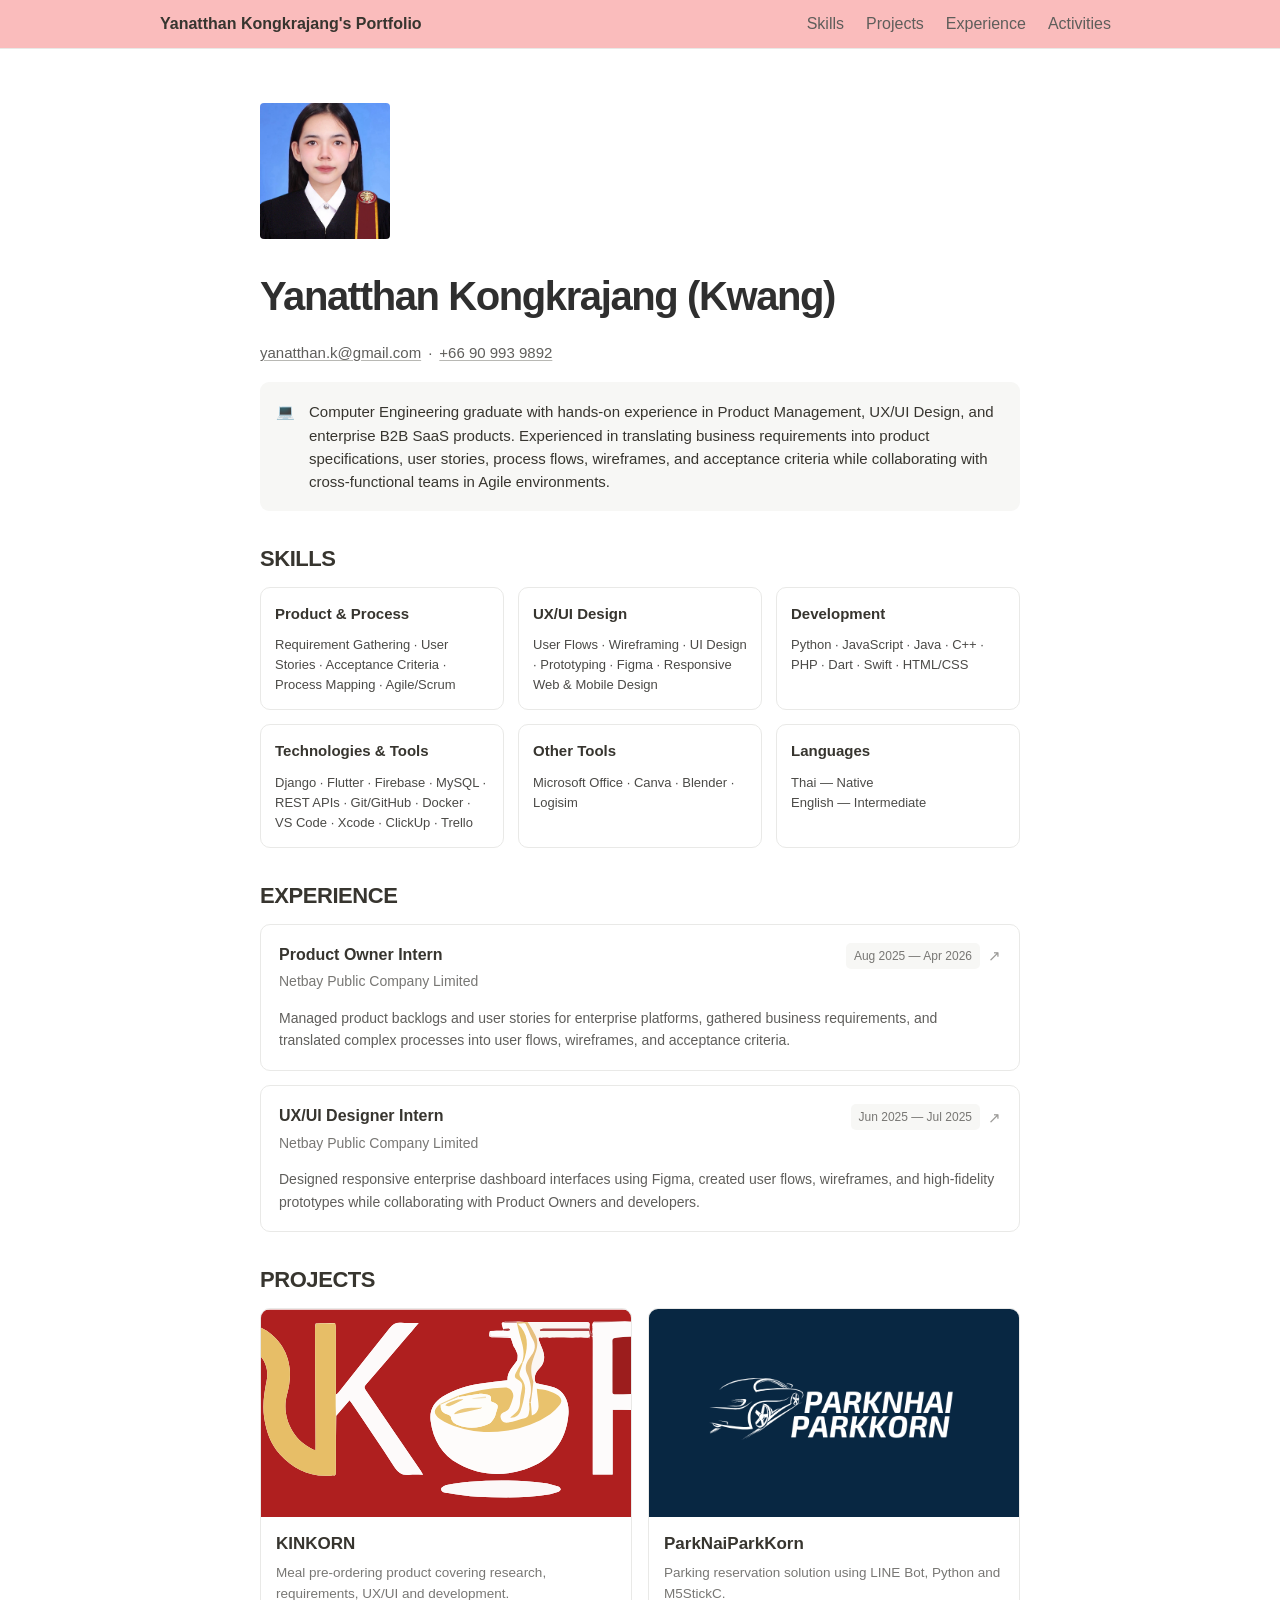
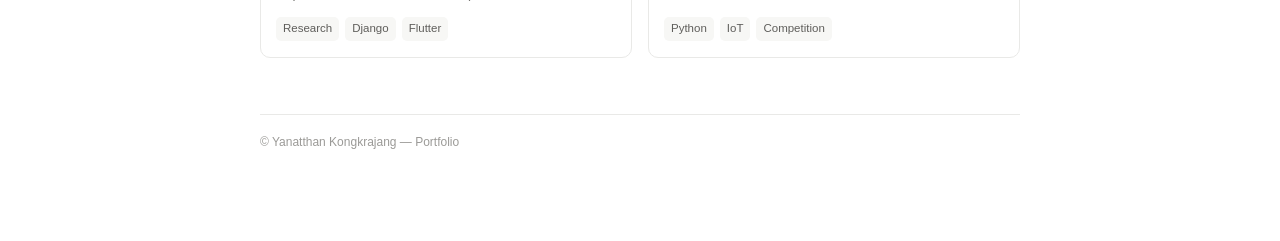
==== index.html @ 38f7a678 "add po intern and edit footer" ====
<!doctype html>
<html lang="en">
<head>
<meta charset="utf-8">
<meta name="viewport" content="width=device-width, initial-scale=1">
<title>Yanatthan Kongkrajang — Portfolio</title>
<link rel="stylesheet" href="assets/css/styles.css">
</head>
<body>

<header class="topbar">
  <div class="topbar-inner">
    <a class="brand" href="index.html">Yanatthan Kongkrajang's Portfolio</a>
    <nav class="nav">
      <a href="index.html#skills">Skills</a>
      <a href="index.html#projects">Projects</a>
      <a href="index.html#experience">Experience</a>
      <a href="index.html#activities">Activities</a>
    </nav>
  </div>
</header>

<main class="page">

  <img class="profile-photo" src="assets/me.jpg" alt="Yanatthan Kongkrajang">

  <h1>Yanatthan Kongkrajang (Kwang)</h1>

  <div class="contact">
    <a href="mailto:yanatthan.k@gmail.com">yanatthan.k@gmail.com</a>
    <span>·</span>
    <a href="tel:+66909939892">+66 90 993 9892</a>
  </div>

  <div class="callout">
    <div>💻</div>
    <p>
      Computer Engineering graduate with hands-on experience in Product Management,
      UX/UI Design, and enterprise B2B SaaS products. Experienced in translating business
      requirements into product specifications, user stories, process flows, wireframes,
      and acceptance criteria while collaborating with cross-functional teams in Agile environments.
    </p>
  </div>

  <section class="section" id="skills">
    <h2 class="section-title">SKILLS</h2>
    <div class="skills-grid">
      <article class="skill-card">
        <h3>Product &amp; Process</h3>
        <p>Requirement Gathering · User Stories · Acceptance Criteria · Process Mapping · Agile/Scrum</p>
      </article>
      <article class="skill-card">
        <h3>UX/UI Design</h3>
        <p>User Flows · Wireframing · UI Design · Prototyping · Figma · Responsive Web &amp; Mobile Design</p>
      </article>
      <article class="skill-card">
        <h3>Development</h3>
        <p>Python · JavaScript · Java · C++ · PHP · Dart · Swift · HTML/CSS</p>
      </article>
      <article class="skill-card">
        <h3>Technologies &amp; Tools</h3>
        <p>Django · Flutter · Firebase · MySQL · REST APIs · Git/GitHub · Docker · VS Code · Xcode · ClickUp · Trello</p>
      </article>
      <article class="skill-card">
        <h3>Other Tools</h3>
        <p>Microsoft Office · Canva · Blender · Logisim</p>
      </article>
      <article class="skill-card">
        <h3>Languages</h3>
        <p>Thai — Native<br>English — Intermediate</p>
      </article>
    </div>
  </section>

<section class="section" id="experience">
  <h2 class="section-title">EXPERIENCE</h2>
  <div class="experience-grid">
    <a class="experience-card" href="po.html">
      <div class="experience-header">
        <div>
          <h3 class="experience-role">Product Owner Intern</h3>
          <p class="experience-company">Netbay Public Company Limited</p>
        </div>

        <div class="experience-right">
          <span class="experience-date">
            Aug 2025 — Apr 2026
          </span>
          <span class="experience-arrow">
            ↗
          </span>
        </div>
      </div>


      <p class="experience-desc">
        Managed product backlogs and user stories for enterprise platforms,
        gathered business requirements, and translated complex processes into
        user flows, wireframes, and acceptance criteria.
      </p>


      <!-- <div class="experience-tags">
        <span>Product Owner</span>
        <span>Requirements</span>
        <span>Agile/Scrum</span>
        <span>UAT</span>
      </div> -->
    </a>


    <a class="experience-card" href="uxui.html">
      <div class="experience-header">
        <div>
          <h3 class="experience-role">
            UX/UI Designer Intern
          </h3>
          <p class="experience-company">
            Netbay Public Company Limited
          </p>
        </div>
        <div class="experience-right">

          <span class="experience-date">
            Jun 2025 — Jul 2025
          </span>

          <span class="experience-arrow">
            ↗
          </span>
        </div>
      </div>


      <p class="experience-desc">
        Designed responsive enterprise dashboard interfaces using Figma,
        created user flows, wireframes, and high-fidelity prototypes while
        collaborating with Product Owners and developers.
      </p>

<!-- 
      <div class="experience-tags">
        <span>UX/UI</span>
        <span>Figma</span>
        <span>Wireframing</span>
        <span>Prototyping</span>
      </div> -->
    </a>
  </div>
</section>

  <section class="section" id="projects">
    <h2 class="section-title">PROJECTS</h2>
    <div class="projects-grid">

      <a class="project-card" href="kinkorn.html">
        <div class="project-cover" style="background-image: url('assets/kinkorn.svg');"> </div>
        <div class="project-body">
          <h3 class="project-title">KINKORN</h3>
          <p class="project-desc">Meal pre-ordering product covering research, requirements, UX/UI and development.</p>
          <div class="tags"><span class="tag">Research</span><span class="tag">Django</span><span class="tag">Flutter</span></div>
        </div>
      </a>

      <a class="project-card" href="parknhai.html">
        <div class="project-cover" style="background-image: url('assets/Parknaiparkkorn.png');"> </div>
        <div class="project-body">
          <h3 class="project-title">ParkNaiParkKorn</h3>
          <p class="project-desc">Parking reservation solution using LINE Bot, Python and M5StickC.</p>
          <div class="tags"><span class="tag">Python</span><span class="tag">IoT</span><span class="tag">Competition</span></div>
        </div>
      </a>

    </div>
  </section>

  <footer>© Yanatthan Kongkrajang — Portfolio</footer>
</main>
</body>
</html>
---- assets/css/styles.css ----
:root{
  --text:#37352f;
  --muted:#787774;
  --line:#e9e9e7;
  --soft:#f7f7f5;
  --hover:#f1f1ef;
}
*{box-sizing:border-box}
html{scroll-behavior:smooth}
body{
  margin:0;
  background:#ffffff;
  color:var(--text);
  font-family:ui-sans-serif,-apple-system,BlinkMacSystemFont,"Segoe UI",Helvetica,Arial,sans-serif;
  line-height:1.55;
}
a{color:inherit;text-decoration:none}
.page{
  width:min(100% - 32px,760px);
  margin:0 auto;
  padding:54px 0 90px;
}
.topbar{
  position:sticky;
  top:0;
  z-index:20;
  background:rgba(250, 184, 184, 0.94);
  backdrop-filter:blur(12px);
  border-bottom:1px solid var(--line);
}
.topbar-inner{
  width:min(100% - 32px,960px);
  height:48px;
  margin:0 auto;
  display:flex;
  align-items:center;
  justify-content:space-between;
  gap:14px;
  font-size:16px;
}
.brand{font-weight:650}
.nav{display:flex;gap:4px;flex-wrap:wrap}
.nav a{
  padding:6px 9px;
  border-radius:6px;
  color:#5f5e5b;
}
.nav a:hover,.nav a.active{background:var(--hover);color:var(--text)}
.profile-photo{
  width:130px;height:136px;object-fit:cover;border-radius:4px;
  display:block;margin-bottom:34px;background:#f1f1ef;
}
h1{
  margin:0;font-size:40px;line-height:1.15;
  letter-spacing:-.035em;color:#2f2f2f
}
.subtitle{margin:8px 0 0;color:var(--muted);font-size:15px}
.contact{
  display:flex;flex-wrap:wrap;align-items:center;gap:7px;
  margin-top:22px;color:#5f5e5b;font-size:15px;
}
.contact a{text-decoration:underline;text-decoration-color:#b8b8b4;text-underline-offset:2px}
.callout{
  margin-top:18px;display:flex;gap:14px;align-items:flex-start;
  padding:18px 16px;background:var(--soft);border-radius:9px;font-size:15px;
}
.callout p{margin:0}
.section{margin-top:34px}
.section-title{
  margin:0 0 14px;font-size:22px;line-height:1.25;font-weight:700;letter-spacing:-.02em
}
.skills-grid{display:grid;grid-template-columns:repeat(3,minmax(0,1fr));gap:14px}
.skill-card,.project-card,.info-card{
  border:1px solid var(--line);border-radius:10px;background:#fff;
}
.skill-card{padding:14px;}
.skill-card h3{margin:0 0 10px;font-size:15px}
.skill-card p{margin:0;font-size:13px;line-height:1.55;color:#4b4a47}
.projects-grid{display:grid;grid-template-columns:repeat(2,minmax(0,1fr));gap:16px}
.project-card{overflow:hidden;transition:.18s ease}
.project-card:hover{transform:translateY(-2px);box-shadow:0 8px 26px rgba(15,15,15,.08)}
.project-image{
  width:100%;aspect-ratio:16/9;object-fit:cover;display:block;
  background:#f1f1ef;border-bottom:1px solid var(--line);
}
.placeholder{
  width:100%;aspect-ratio:16/9;display:flex;align-items:center;justify-content:center;
  background:linear-gradient(135deg,#f7f7f5,#ececea);
  color:#9b9a97;font-size:13px;border-bottom:1px solid var(--line);
}
.project-body{padding:14px 15px 16px}
.project-title{margin:0 0 6px;font-size:17px;font-weight:650}
.project-desc{margin:0;color:var(--muted);font-size:13.5px}
.tags{display:flex;flex-wrap:wrap;gap:6px;margin-top:12px}
.tag{background:var(--soft);color:#5f5e5b;border-radius:5px;padding:3px 7px;font-size:11.5px}
.breadcrumbs{
  display:flex;gap:7px;align-items:center;color:var(--muted);
  font-size:13px;margin-bottom:28px;
}
.breadcrumbs a:hover{text-decoration:underline}
.hero{
  width:100%;border-radius:10px;border:1px solid var(--line);
  margin:24px 0 6px;background:var(--soft);overflow:hidden;
}
.hero img{width:100%;display:block}
.hero.placeholder{aspect-ratio:16/8;border-bottom:1px solid var(--line)}
.meta-grid{display:grid;grid-template-columns:repeat(3,1fr);gap:10px;margin:22px 0}
.meta{
  background:var(--soft);padding:12px;border-radius:8px;font-size:13px
}
.meta b{display:block;font-size:11px;color:var(--muted);text-transform:uppercase;letter-spacing:.05em;margin-bottom:4px}
.content h2{font-size:22px;margin:34px 0 10px}
.content h3{font-size:17px;margin:24px 0 8px}
.content p{margin:8px 0 14px}
.content ul{padding-left:22px}
.content li{margin:6px 0}
.image-block{
  margin:18px 0;border:1px solid var(--line);border-radius:10px;overflow:hidden;background:#fafafa
}
.image-block img{width:100%;display:block}
.image-block .placeholder{border:0;border-radius:0}
.caption{font-size:12px;color:var(--muted);margin-top:6px}
.next-project{
  margin-top:52px;padding-top:18px;border-top:1px ;
  display:flex;justify-content:space-between;gap:20px;align-items:center;
}
.next-project a{
  border:1px solid var(--line);border-radius:8px;padding:9px 12px;
}
.next-project a:hover{background:var(--hover)}
footer{margin-top:56px;padding-top:18px;border-top:1px solid var(--line);color:#9b9a97;font-size:12px}

@media(max-width:720px){
  .page{padding-top:38px}
  .skills-grid{grid-template-columns:1fr 1fr}
  .projects-grid{grid-template-columns:1fr}
  .meta-grid{grid-template-columns:1fr}
  .topbar-inner{height:auto;padding:8px 0;align-items:flex-start}
}
@media(max-width:500px){
  .profile-photo{width:105px;height:105px}
  h1{font-size:32px}
  .skills-grid{grid-template-columns:1fr}
  .nav{justify-content:flex-end}
}

.project-cover {
  width: 100%;
  aspect-ratio: 16/9;
  background-size: cover;
  background-position: center;
  background-repeat: no-repeat;
}



/* ========================================
   CLEAN PDF VIEWER
   ======================================== */

.clean-pdf {
  width: 100%;

  margin: 24px 0;

  border: 1px solid var(--line);
  border-radius: 10px;

  overflow: hidden;

  background: #ffffff;
}


/* ========================================
   HEADER
   ======================================== */

.clean-pdf-header {

  min-height: 48px;

  display: flex;
  align-items: center;
  justify-content: space-between;

  gap: 12px;

  padding: 8px 14px;

  background: #ffffff;

  border-bottom: 1px solid var(--line);
}


.pdf-title {

  font-size: 13px;

  font-weight: 600;

  color: var(--text);
}


/* ========================================
   BUTTON AREA
   ======================================== */

.clean-pdf-actions {

  display: flex;

  align-items: center;

  gap: 6px;
}


.clean-pdf-actions button,
.clean-pdf-actions a {

  display: inline-flex;

  align-items: center;

  justify-content: center;

  border: 1px solid var(--line);

  border-radius: 6px;

  padding: 6px 10px;

  background: #ffffff;

  color: var(--text);

  font-family: inherit;

  font-size: 12px;

  line-height: 1.2;

  cursor: pointer;
}


.clean-pdf-actions button:hover,
.clean-pdf-actions a:hover {

  background: var(--soft);
}


#zoomValue {

  min-width: 48px;

  text-align: center;

  font-size: 12px;

  color: var(--muted);
}


/* ========================================
   PDF AREA

   ความสูงจะถูกกำหนดโดย JavaScript
   ให้พอดีกับ slide แรก
   ======================================== */

.pdf-pages {

  width: 100%;

  height: auto;

  overflow-y: auto;

  overflow-x: auto;

  padding: 12px;

  background: #ececea;

  scroll-behavior: smooth;
}


/* ========================================
   EACH PDF PAGE
   ======================================== */

.pdf-page {

  display: block;

  max-width: none;

  margin:
    0 auto 8px auto;

  background: #ffffff;

  box-shadow:
    0 2px 8px rgba(0, 0, 0, .08);
}


/* ========================================
   LOADING
   ======================================== */

.pdf-loading {

  padding: 60px 20px;

  text-align: center;

  color: var(--muted);

  font-size: 14px;
}


/* ========================================
   FULLSCREEN
   ======================================== */

.clean-pdf:fullscreen {

  width: 100%;

  height: 100%;

  margin: 0;

  border: 0;

  border-radius: 0;

  background: #ececea;
}


.clean-pdf:fullscreen .clean-pdf-header {

  height: 56px;
}


.clean-pdf:fullscreen .pdf-pages {

  height:
    calc(100vh - 56px) !important;

  padding: 16px;
}


/* ========================================
   MOBILE
   ======================================== */

@media(max-width:720px) {

  .clean-pdf-header {

    align-items: flex-start;

    flex-direction: column;

    padding: 10px;
  }


  .clean-pdf-actions {

    width: 100%;

    flex-wrap: wrap;
  }


  .pdf-pages {

    padding: 8px;
  }


  .pdf-page {

    margin-bottom: 6px;
  }

}
/* ========================================
   EXPERIENCE
   ======================================== */

.experience-grid {
  display: grid;
  grid-template-columns: 1fr;
  gap: 14px;
}


/* ========================================
   CARD
   ======================================== */

.experience-card {

  display: block;

  padding: 18px;

  border: 1px solid var(--line);

  border-radius: 10px;

  background: #ffffff;

  color: inherit;

  text-decoration: none;

  cursor: pointer;

  transition:
    transform .18s ease,
    box-shadow .18s ease,
    border-color .18s ease,
    background .18s ease;
}


/* ========================================
   HOVER
   ======================================== */

.experience-card:hover {

  transform: translateY(-3px);

  box-shadow:
    0 8px 26px rgba(15, 15, 15, .08);

  border-color: #d9d9d6;

  background: #ffffff;
}


/* ========================================
   HEADER
   ======================================== */

.experience-header {

  display: flex;

  align-items: flex-start;

  justify-content: space-between;

  gap: 20px;
}


.experience-role {

  margin: 0;

  font-size: 16px;

  font-weight: 650;

  color: var(--text);
}


.experience-company {

  margin: 4px 0 0;

  font-size: 14px;

  color: var(--muted);
}


/* ========================================
   RIGHT SIDE
   ======================================== */

.experience-right {

  display: flex;

  align-items: center;

  gap: 8px;

  flex-shrink: 0;
}


.experience-date {

  padding: 4px 8px;

  border-radius: 5px;

  background: var(--soft);

  color: var(--muted);

  font-size: 12px;
}


.experience-arrow {

  color: #9b9a97;

  font-size: 15px;

  transition:
    transform .18s ease,
    color .18s ease;
}


/* เวลา hover ลูกศรขยับ */

.experience-card:hover .experience-arrow {

  transform:
    translate(2px,
      -2px);

  color: var(--text);
}


/* ========================================
   DESCRIPTION
   ======================================== */

.experience-desc {

  margin: 14px 0 0;

  color: #5f5e5b;

  font-size: 14px;

  line-height: 1.6;
}


/* ========================================
   TAGS
   ======================================== */

.experience-tags {

  display: flex;

  flex-wrap: wrap;

  gap: 6px;

  margin-top: 14px;
}


.experience-tags span {

  padding: 3px 7px;

  border-radius: 5px;

  background: var(--soft);

  color: #5f5e5b;

  font-size: 11.5px;
}


/* ========================================
   MOBILE
   ======================================== */

@media(max-width:600px) {

  .experience-header {

    flex-direction: column;

    gap: 8px;
  }


  .experience-right {

    width: 100%;

    justify-content:
      space-between;
  }

}

/* ========================================
   EXPERIENCE PROCESS
   ======================================== */

.process-flow {

  display: flex;

  align-items: stretch;

  gap: 8px;

  margin: 20px 0;

}


.process-item {

  flex: 1;

  min-width: 0;

  padding: 14px 10px;

  border: 1px solid var(--line);

  border-radius: 8px;

  background: var(--soft);

  text-align: center;
}


.process-item span {

  display: block;

  margin-bottom: 5px;

  color: var(--muted);

  font-size: 11px;
}


.process-item strong {

  font-size: 12px;

  line-height: 1.4;
}


.process-arrow {

  display: flex;

  align-items: center;

  color: #aaa;

  font-size: 15px;
}


@media(max-width:700px) {

  .process-flow {

    flex-direction: column;

  }


  .process-arrow {

    justify-content: center;

    transform: rotate(90deg);

  }

}
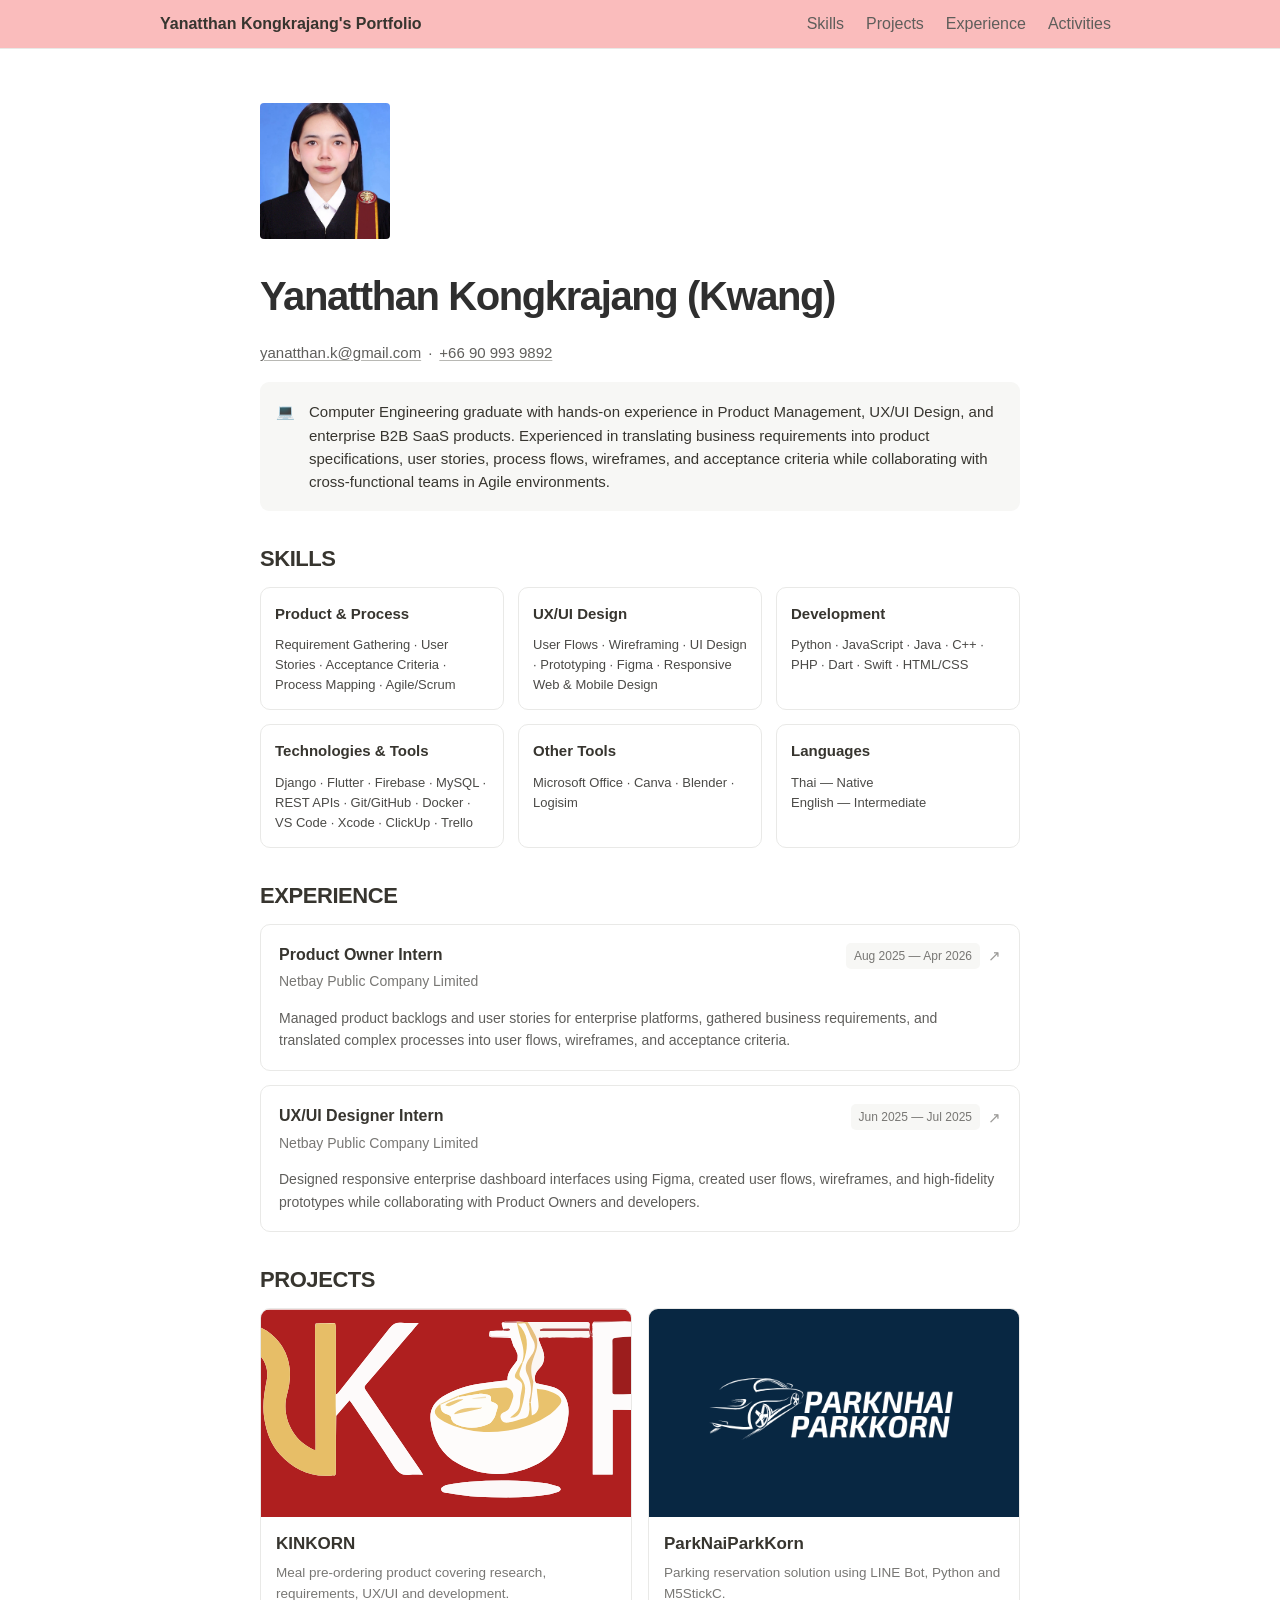
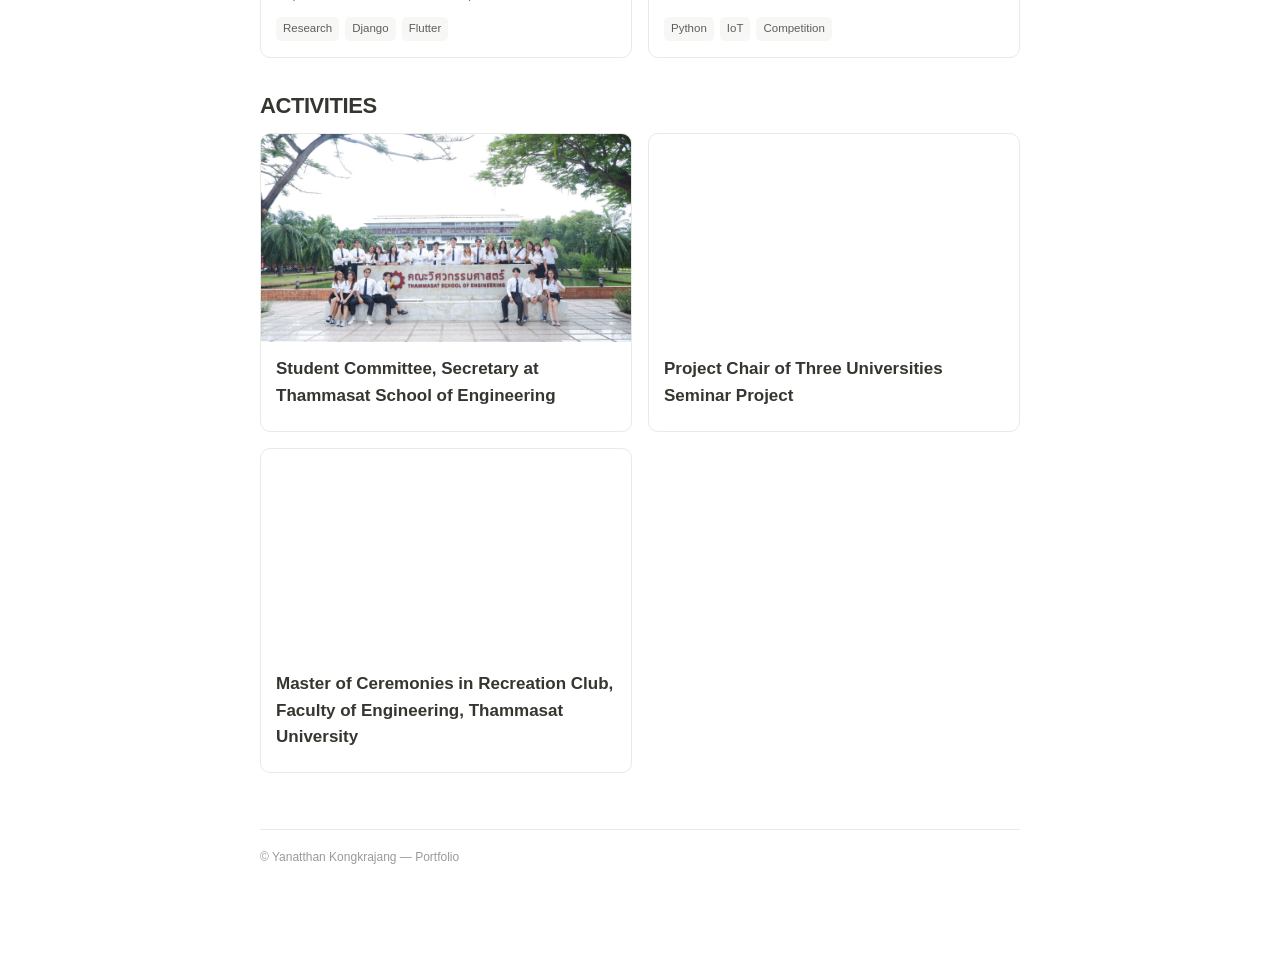
==== commit 084b42d9: "add activities" ====
--- a/index.html
+++ b/index.html
@@ -174,6 +174,37 @@
     </div>
   </section>
 
+  <section class="section" id="activities">
+  <h2 class="section-title">ACTIVITIES</h2>
+  <div class="projects-grid">
+  
+    <a class="project-card" href="studentcommittee.html">
+      <div class="project-cover" style="background-image: url('assets/kn\ all2.JPEG');"> </div>
+      <div class="project-body">
+        <h3 class="project-title">Student Committee, Secretary at Thammasat School of Engineering</h3>
+        
+      </div>
+    </a>
+  
+    <a class="project-card" href="seminar.html">
+      <div class="project-cover" style="background-image: url('assets/IMG_2120.JPG');"> </div>
+      <div class="project-body">
+        <h3 class="project-title">Project Chair of Three Universities Seminar Project</h3>
+        
+      </div>
+    </a>
+
+    <a class="project-card" href="mc.html">
+      <div class="project-cover" style="background-image: url('assets/mic.JPEG');"> </div>
+      <div class="project-body">
+        <h3 class="project-title">Master of Ceremonies in Recreation Club, Faculty of Engineering, Thammasat University</h3>
+    
+      </div>
+    </a>
+  
+  </div>
+  </section>
+
   <footer>© Yanatthan Kongkrajang — Portfolio</footer>
 </main>
 </body>
--- a/assets/css/styles.css
+++ b/assets/css/styles.css
@@ -703,4 +703,215 @@
 
   }
 
+}
+
+/* ========================================
+   PHOTO GALLERY
+   ======================================== */
+
+.photo-grid {
+  display: grid;
+  grid-template-columns: repeat(2, minmax(0, 1fr));
+  gap: 16px;
+  margin-top: 16px;
+}
+
+.photo-card {
+  margin: 0;
+  overflow: hidden;
+
+  border: 1px solid var(--line);
+  border-radius: 10px;
+
+  background: #fff;
+
+  transition:
+    transform .18s ease,
+    box-shadow .18s ease;
+}
+
+.photo-card:hover {
+  transform: translateY(-2px);
+  box-shadow: 0 8px 26px rgba(15, 15, 15, .08);
+}
+
+.photo-card img {
+  display: block;
+
+  width: 100%;
+  aspect-ratio: 4 / 3;
+
+  object-fit: cover;
+  object-position: center;
+
+  background: var(--soft);
+}
+
+.photo-card figcaption {
+  padding: 10px 12px;
+
+  color: #5f5e5b;
+
+  font-size: 13px;
+  line-height: 1.45;
+
+  border-top: 1px solid var(--line);
+}
+
+
+/* MOBILE */
+
+@media (max-width: 600px) {
+
+  .photo-grid {
+    grid-template-columns: 1fr;
+  }
+
+}
+/* ========================================
+   ACTIVITY PHOTO CAROUSEL
+   ======================================== */
+
+.activity-carousel {
+  position: relative;
+  width: 100%;
+  overflow: hidden;
+}
+
+.activity-slides {
+  display: flex;
+  width: 100%;
+
+  transition: transform .35s ease;
+}
+
+.activity-slides img {
+  flex: 0 0 100%;
+
+  width: 100%;
+  aspect-ratio: 4 / 3;
+
+  object-fit: cover;
+
+  border: 0;
+}
+
+
+/* BUTTON */
+
+.carousel-btn {
+  position: absolute;
+  top: 50%;
+
+  width: 36px;
+  height: 36px;
+
+  display: flex;
+  align-items: center;
+  justify-content: center;
+
+  border: 0;
+  border-radius: 50%;
+
+  background: rgba(255, 255, 255, .9);
+  color: #37352f;
+
+  font-size: 25px;
+  line-height: 1;
+
+  cursor: pointer;
+
+  transform: translateY(-50%);
+
+  box-shadow: 0 2px 10px rgba(0, 0, 0, .15);
+
+  opacity: 0;
+
+  transition:
+    opacity .18s ease,
+    background .18s ease;
+}
+
+.carousel-prev {
+  left: 10px;
+}
+
+.carousel-next {
+  right: 10px;
+}
+
+.activity-carousel:hover .carousel-btn {
+  opacity: 1;
+}
+
+.carousel-btn:hover {
+  background: #fff;
+}
+
+
+/* DOTS */
+
+.carousel-dots {
+  position: absolute;
+  left: 50%;
+  bottom: 10px;
+
+  display: flex;
+  gap: 6px;
+
+  transform: translateX(-50%);
+}
+
+.carousel-dot {
+  width: 7px;
+  height: 7px;
+
+  padding: 0;
+
+  border: 0;
+  border-radius: 50%;
+
+  background: rgba(255, 255, 255, .6);
+
+  cursor: pointer;
+}
+
+.carousel-dot.active {
+  background: #fff;
+}
+
+
+/* CAPTION */
+
+.photo-card figcaption strong {
+  display: block;
+
+  margin-bottom: 4px;
+
+  color: var(--text);
+
+  font-size: 14px;
+}
+
+.photo-card figcaption p {
+  margin: 0;
+
+  color: var(--muted);
+
+  font-size: 13px;
+
+  line-height: 1.5;
+}
+
+.activity-hero {
+  margin: 24px 0 30px;
+  overflow: hidden;
+  border: 1px solid var(--line);
+  border-radius: 10px;
+}
+
+.activity-hero img {
+  display: block;
+  width: 100%;
+  object-position: center;
 }
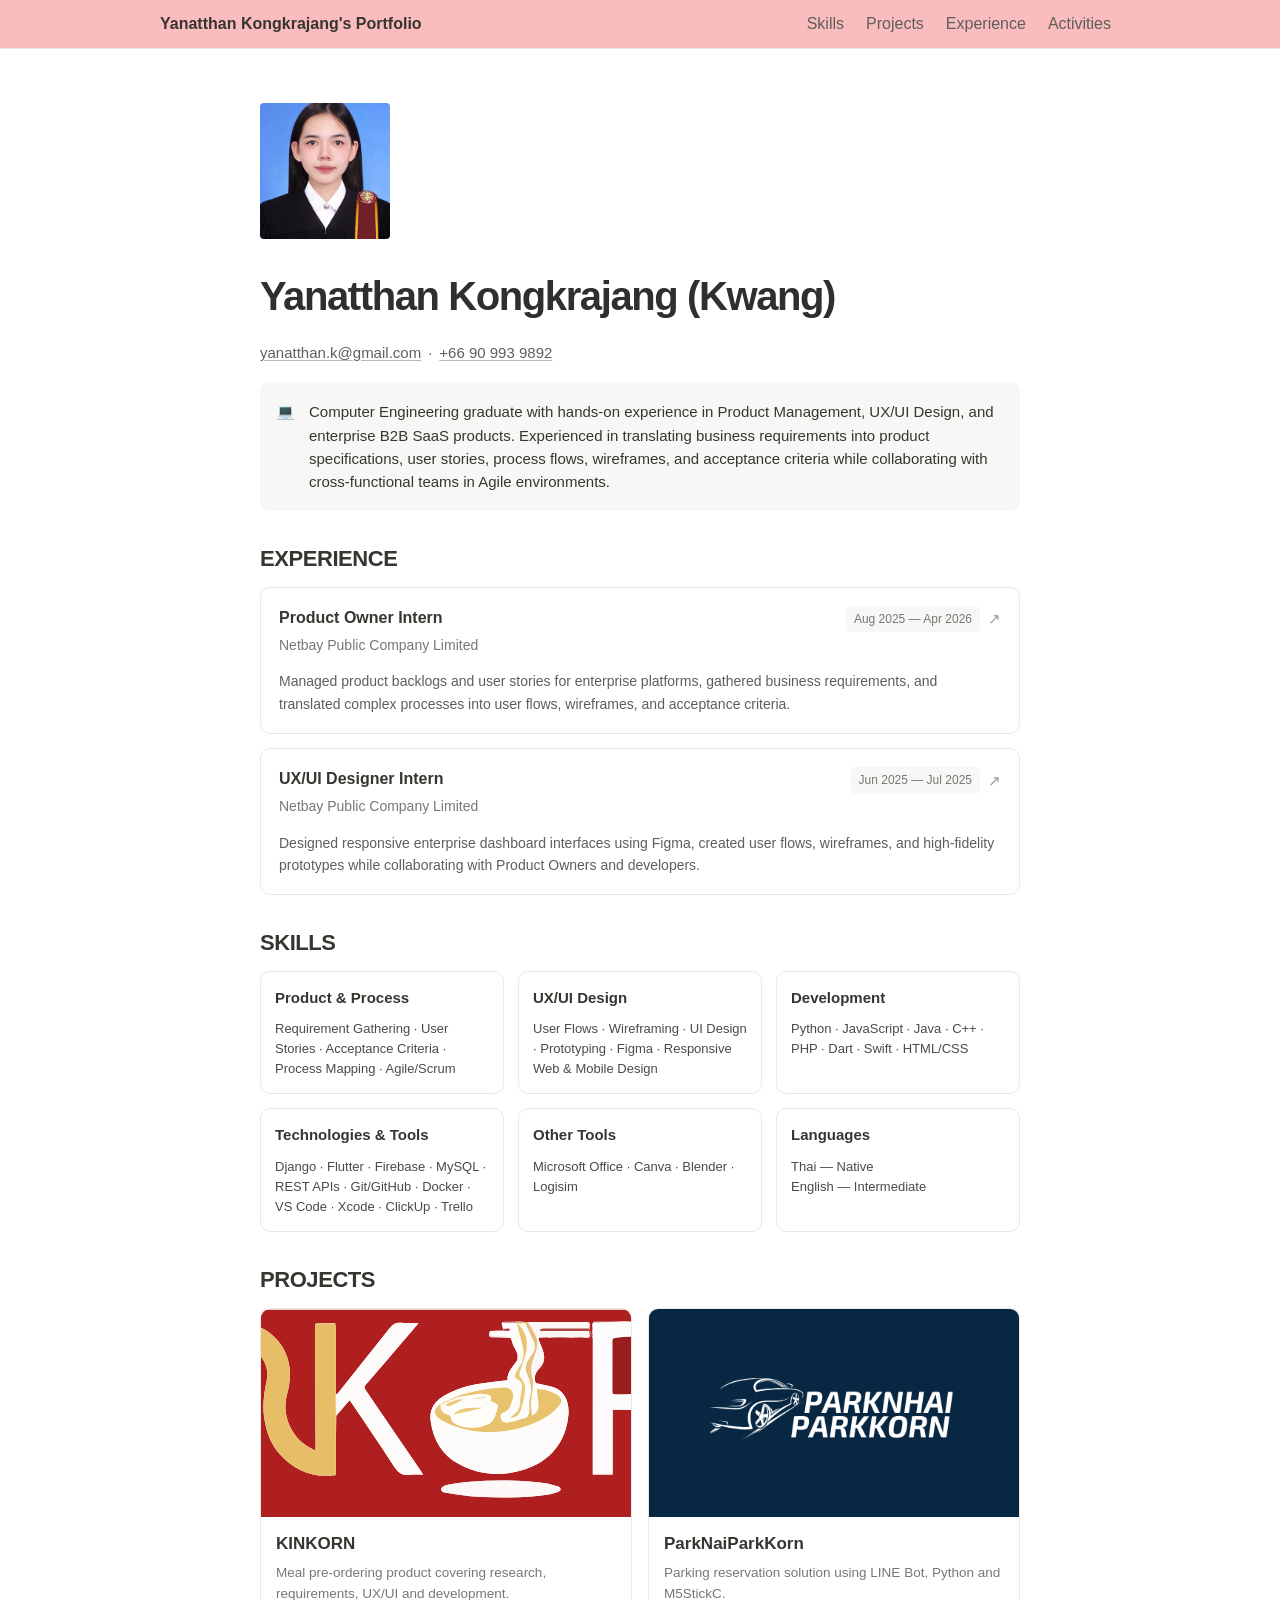
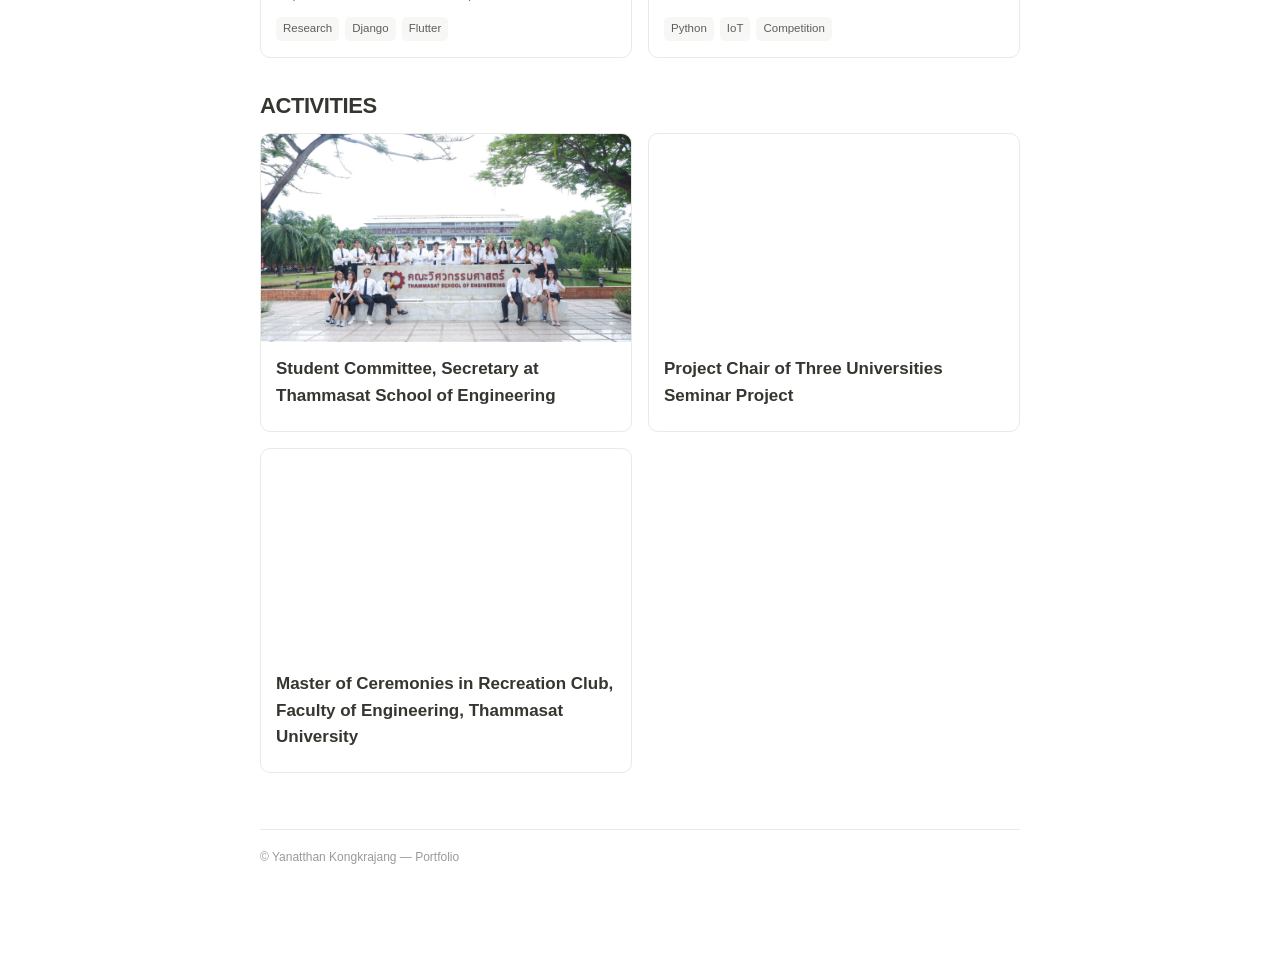
==== commit 8f29126d: "Update index.html" ====
--- a/index.html
+++ b/index.html
@@ -42,6 +42,83 @@
     </p>
   </div>
 
+  <section class="section" id="experience">
+    <h2 class="section-title">EXPERIENCE</h2>
+    <div class="experience-grid">
+      <a class="experience-card" href="po.html">
+        <div class="experience-header">
+          <div>
+            <h3 class="experience-role">Product Owner Intern</h3>
+            <p class="experience-company">Netbay Public Company Limited</p>
+          </div>
+  
+          <div class="experience-right">
+            <span class="experience-date">
+              Aug 2025 — Apr 2026
+            </span>
+            <span class="experience-arrow">
+              ↗
+            </span>
+          </div>
+        </div>
+  
+  
+        <p class="experience-desc">
+          Managed product backlogs and user stories for enterprise platforms,
+          gathered business requirements, and translated complex processes into
+          user flows, wireframes, and acceptance criteria.
+        </p>
+  
+  
+        <!-- <div class="experience-tags">
+          <span>Product Owner</span>
+          <span>Requirements</span>
+          <span>Agile/Scrum</span>
+          <span>UAT</span>
+        </div> -->
+      </a>
+  
+  
+      <a class="experience-card" href="uxui.html">
+        <div class="experience-header">
+          <div>
+            <h3 class="experience-role">
+              UX/UI Designer Intern
+            </h3>
+            <p class="experience-company">
+              Netbay Public Company Limited
+            </p>
+          </div>
+          <div class="experience-right">
+  
+            <span class="experience-date">
+              Jun 2025 — Jul 2025
+            </span>
+  
+            <span class="experience-arrow">
+              ↗
+            </span>
+          </div>
+        </div>
+  
+  
+        <p class="experience-desc">
+          Designed responsive enterprise dashboard interfaces using Figma,
+          created user flows, wireframes, and high-fidelity prototypes while
+          collaborating with Product Owners and developers.
+        </p>
+  
+        <!-- 
+        <div class="experience-tags">
+          <span>UX/UI</span>
+          <span>Figma</span>
+          <span>Wireframing</span>
+          <span>Prototyping</span>
+        </div> -->
+      </a>
+    </div>
+  </section>
+
   <section class="section" id="skills">
     <h2 class="section-title">SKILLS</h2>
     <div class="skills-grid">
@@ -72,82 +149,7 @@
     </div>
   </section>
 
-<section class="section" id="experience">
-  <h2 class="section-title">EXPERIENCE</h2>
-  <div class="experience-grid">
-    <a class="experience-card" href="po.html">
-      <div class="experience-header">
-        <div>
-          <h3 class="experience-role">Product Owner Intern</h3>
-          <p class="experience-company">Netbay Public Company Limited</p>
-        </div>
-
-        <div class="experience-right">
-          <span class="experience-date">
-            Aug 2025 — Apr 2026
-          </span>
-          <span class="experience-arrow">
-            ↗
-          </span>
-        </div>
-      </div>
-
-
-      <p class="experience-desc">
-        Managed product backlogs and user stories for enterprise platforms,
-        gathered business requirements, and translated complex processes into
-        user flows, wireframes, and acceptance criteria.
-      </p>
-
-
-      <!-- <div class="experience-tags">
-        <span>Product Owner</span>
-        <span>Requirements</span>
-        <span>Agile/Scrum</span>
-        <span>UAT</span>
-      </div> -->
-    </a>
-
-
-    <a class="experience-card" href="uxui.html">
-      <div class="experience-header">
-        <div>
-          <h3 class="experience-role">
-            UX/UI Designer Intern
-          </h3>
-          <p class="experience-company">
-            Netbay Public Company Limited
-          </p>
-        </div>
-        <div class="experience-right">
-
-          <span class="experience-date">
-            Jun 2025 — Jul 2025
-          </span>
-
-          <span class="experience-arrow">
-            ↗
-          </span>
-        </div>
-      </div>
-
-
-      <p class="experience-desc">
-        Designed responsive enterprise dashboard interfaces using Figma,
-        created user flows, wireframes, and high-fidelity prototypes while
-        collaborating with Product Owners and developers.
-      </p>
-
-<!-- 
-      <div class="experience-tags">
-        <span>UX/UI</span>
-        <span>Figma</span>
-        <span>Wireframing</span>
-        <span>Prototyping</span>
-      </div> -->
-    </a>
-  </div>
-</section>
+
 
   <section class="section" id="projects">
     <h2 class="section-title">PROJECTS</h2>
@@ -187,7 +189,7 @@
     </a>
   
     <a class="project-card" href="seminar.html">
-      <div class="project-cover" style="background-image: url('assets/IMG_2120.JPG');"> </div>
+      <div class="project-cover" style="background-image: url('assets/seminar3sao1.JPG');"> </div>
       <div class="project-body">
         <h3 class="project-title">Project Chair of Three Universities Seminar Project</h3>
         
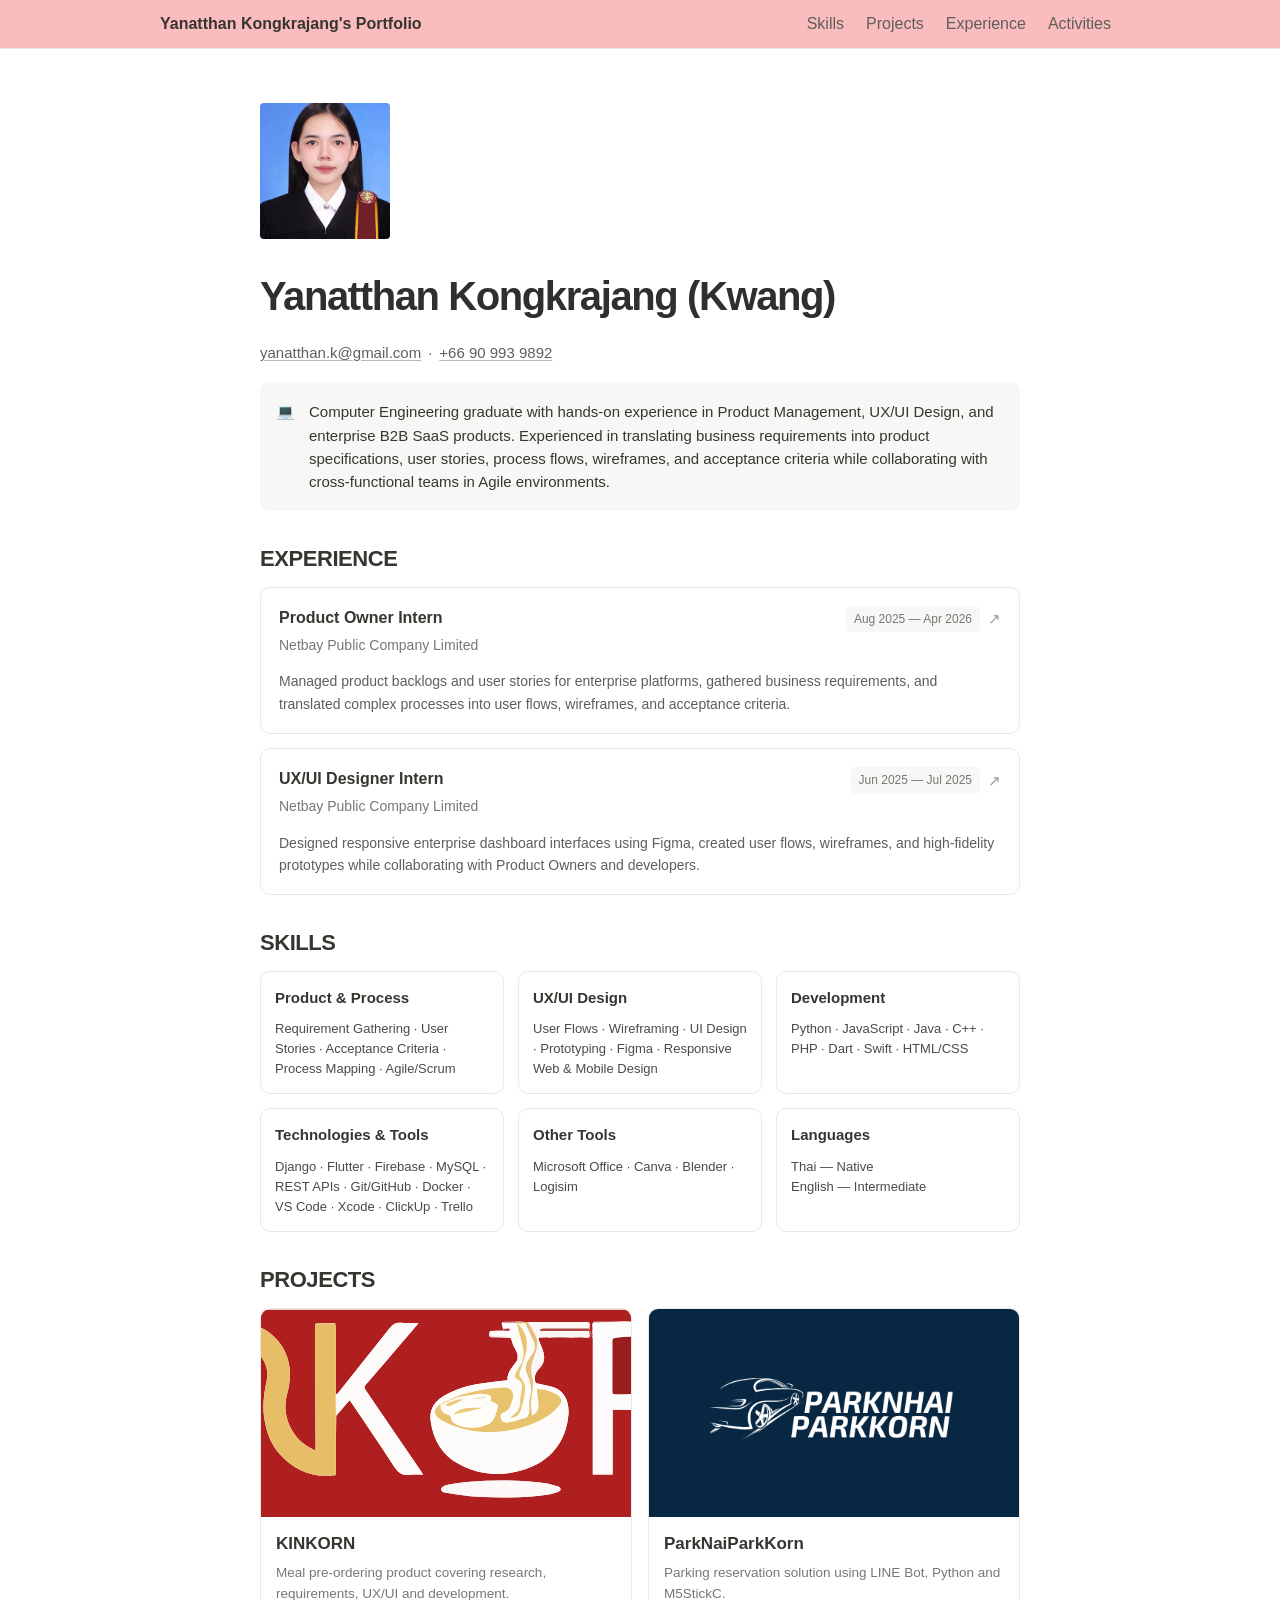
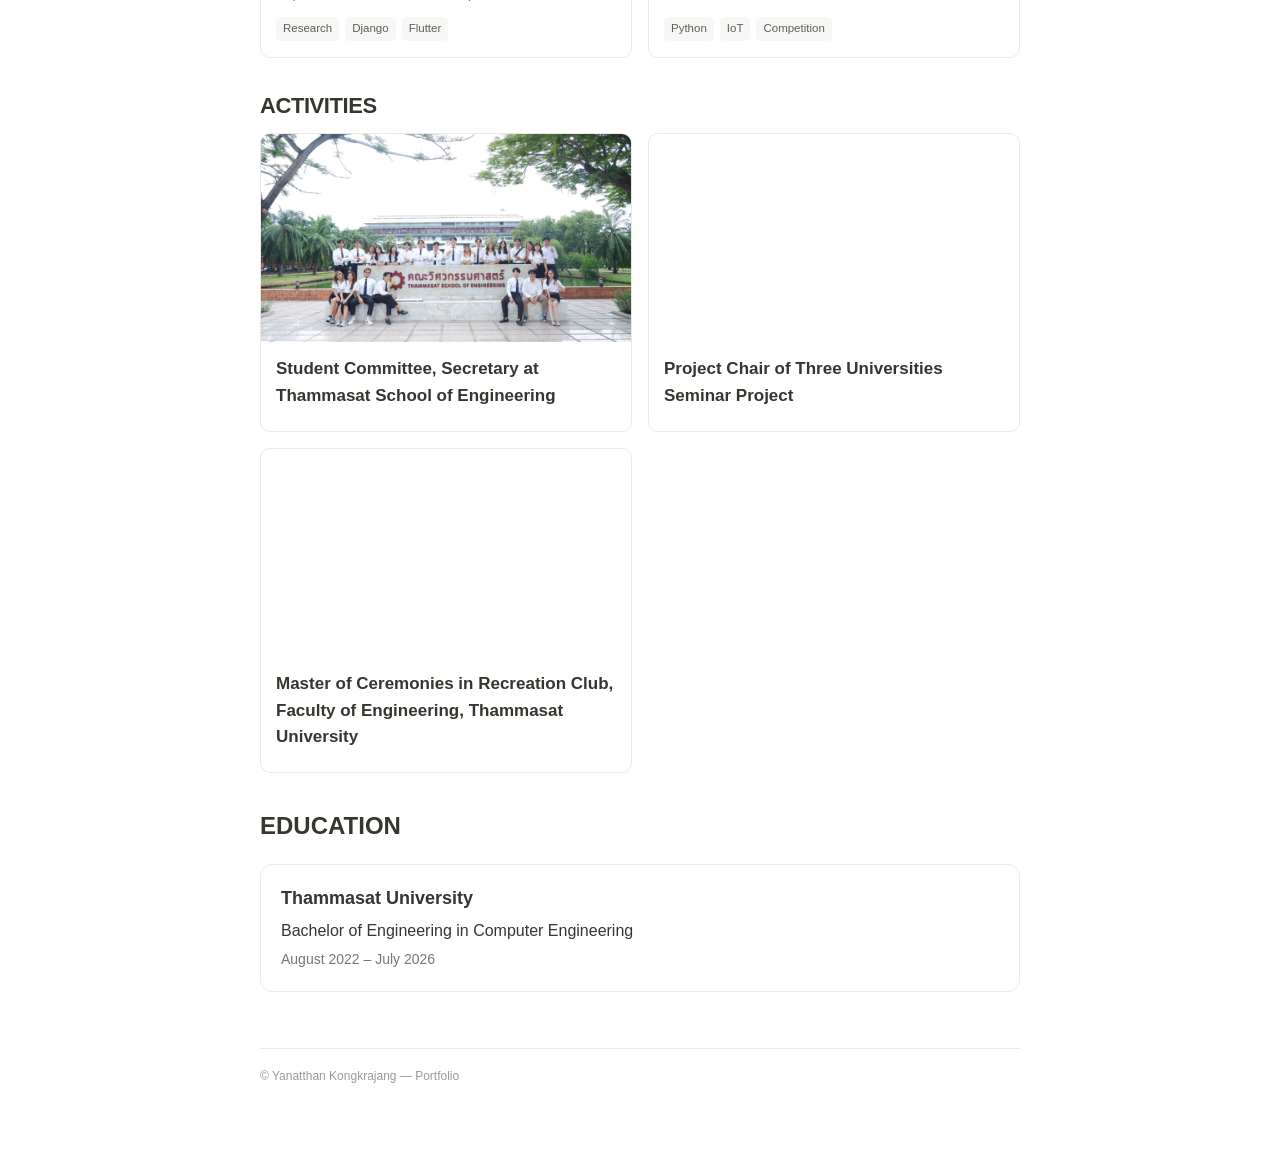
==== commit 57ac75a6: "add education" ====
--- a/index.html
+++ b/index.html
@@ -207,6 +207,24 @@
   </div>
   </section>
 
+  <section id="education" class="section">
+    <div class="section-header">
+      <h2>EDUCATION</h2>
+    </div>
+  
+    <div class="education-card">
+      <div class="education-content">
+        <h3>Thammasat University</h3>
+        <p class="education-degree">
+          Bachelor of Engineering in Computer Engineering
+        </p>
+        <p class="education-date">
+          August 2022 – July 2026
+        </p>
+      </div>
+    </div>
+  </section>
+
   <footer>© Yanatthan Kongkrajang — Portfolio</footer>
 </main>
 </body>
--- a/assets/css/styles.css
+++ b/assets/css/styles.css
@@ -914,4 +914,29 @@
   display: block;
   width: 100%;
   object-position: center;
+}
+
+.education-card {
+  border: 1px solid var(--line);
+  border-radius: 12px;
+  padding: 20px;
+  background: #fff;
+  margin-top: 20px;
+}
+
+.education-content h3 {
+  margin: 0 0 6px;
+  font-size: 18px;
+  font-weight: 600;
+}
+
+.education-degree {
+  margin: 0 0 5px;
+  color: var(--text);
+}
+
+.education-date {
+  margin: 0;
+  font-size: 14px;
+  color: var(--muted);
 }
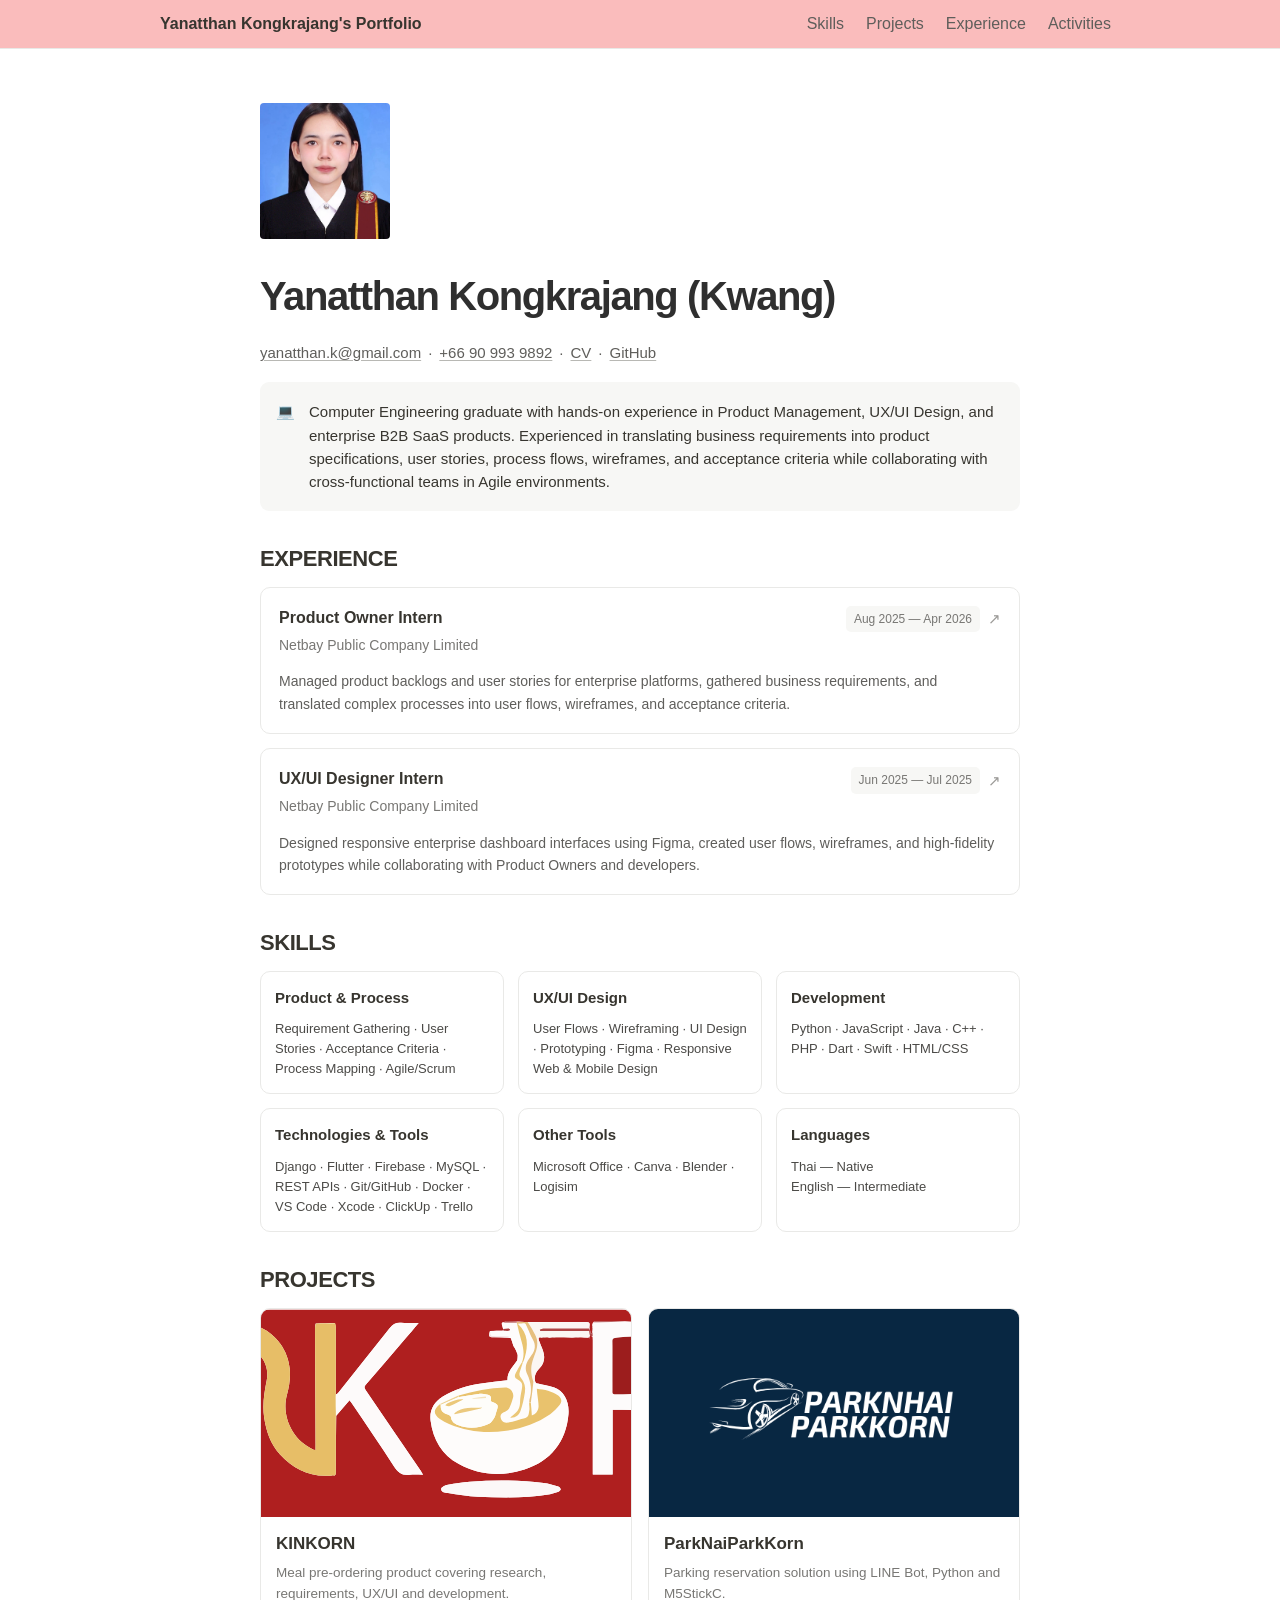
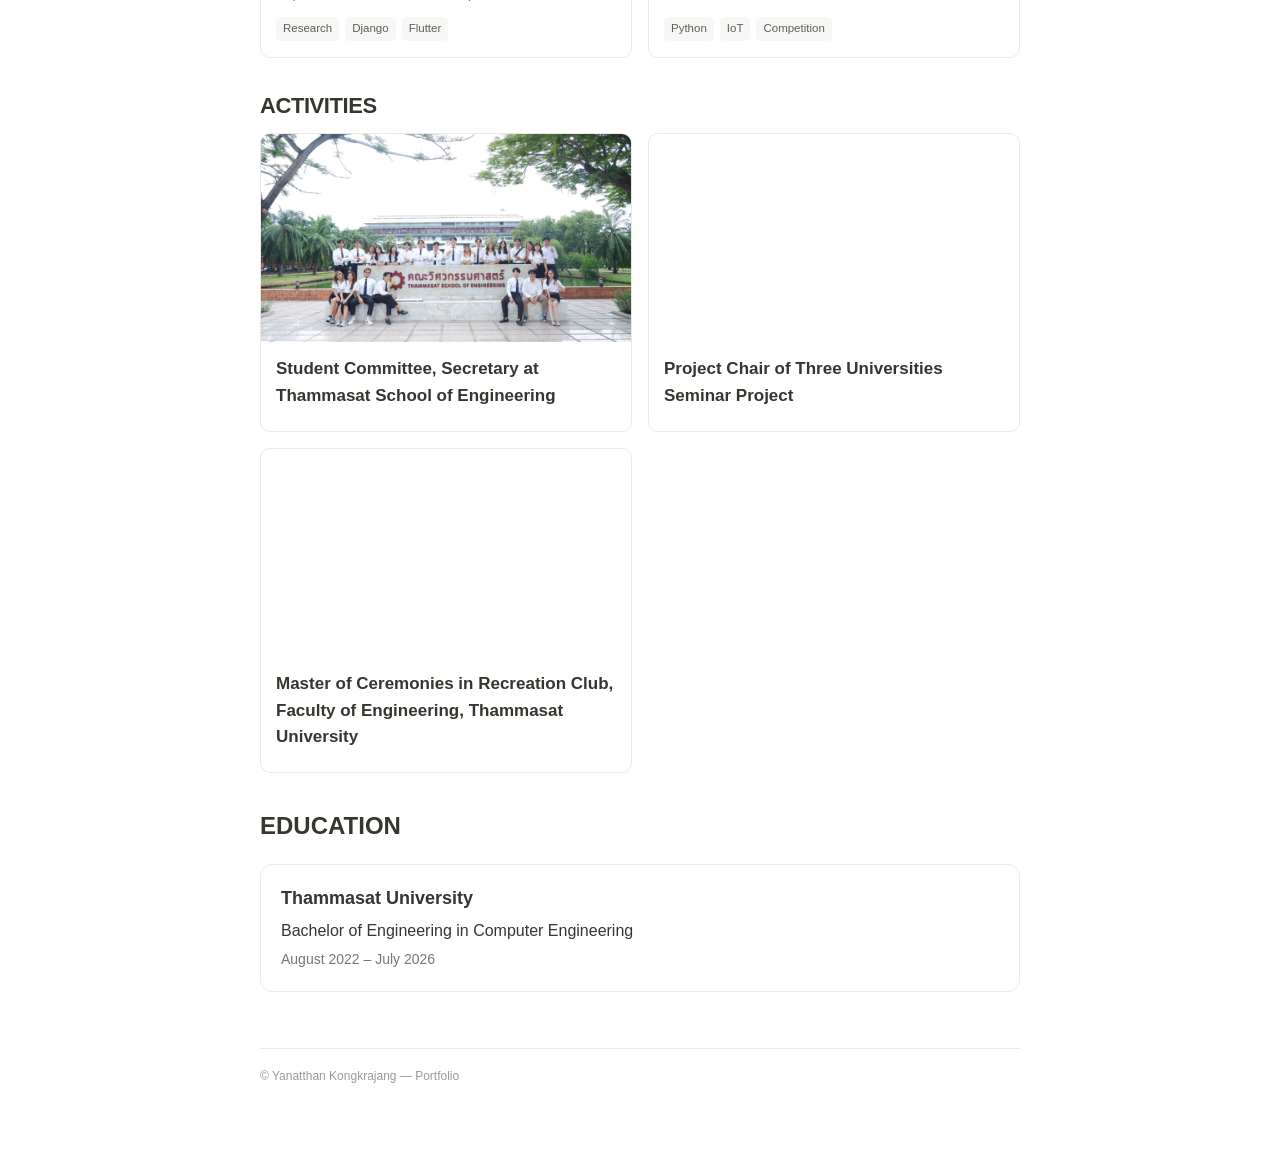
==== commit 470ec793: "add cv and edu" ====
--- a/index.html
+++ b/index.html
@@ -30,6 +30,15 @@
     <a href="mailto:yanatthan.k@gmail.com">yanatthan.k@gmail.com</a>
     <span>·</span>
     <a href="tel:+66909939892">+66 90 993 9892</a>
+    <span>·</span>
+    <a href="./assets/file/yanatthan cv.pdf" target="_blank" rel="noopener noreferrer">
+      CV
+    </a>
+    <span>·</span>
+    
+    <a href="https://github.com/yanatthank" target="_blank" rel="noopener noreferrer">
+      GitHub
+    </a>
   </div>
 
   <div class="callout">
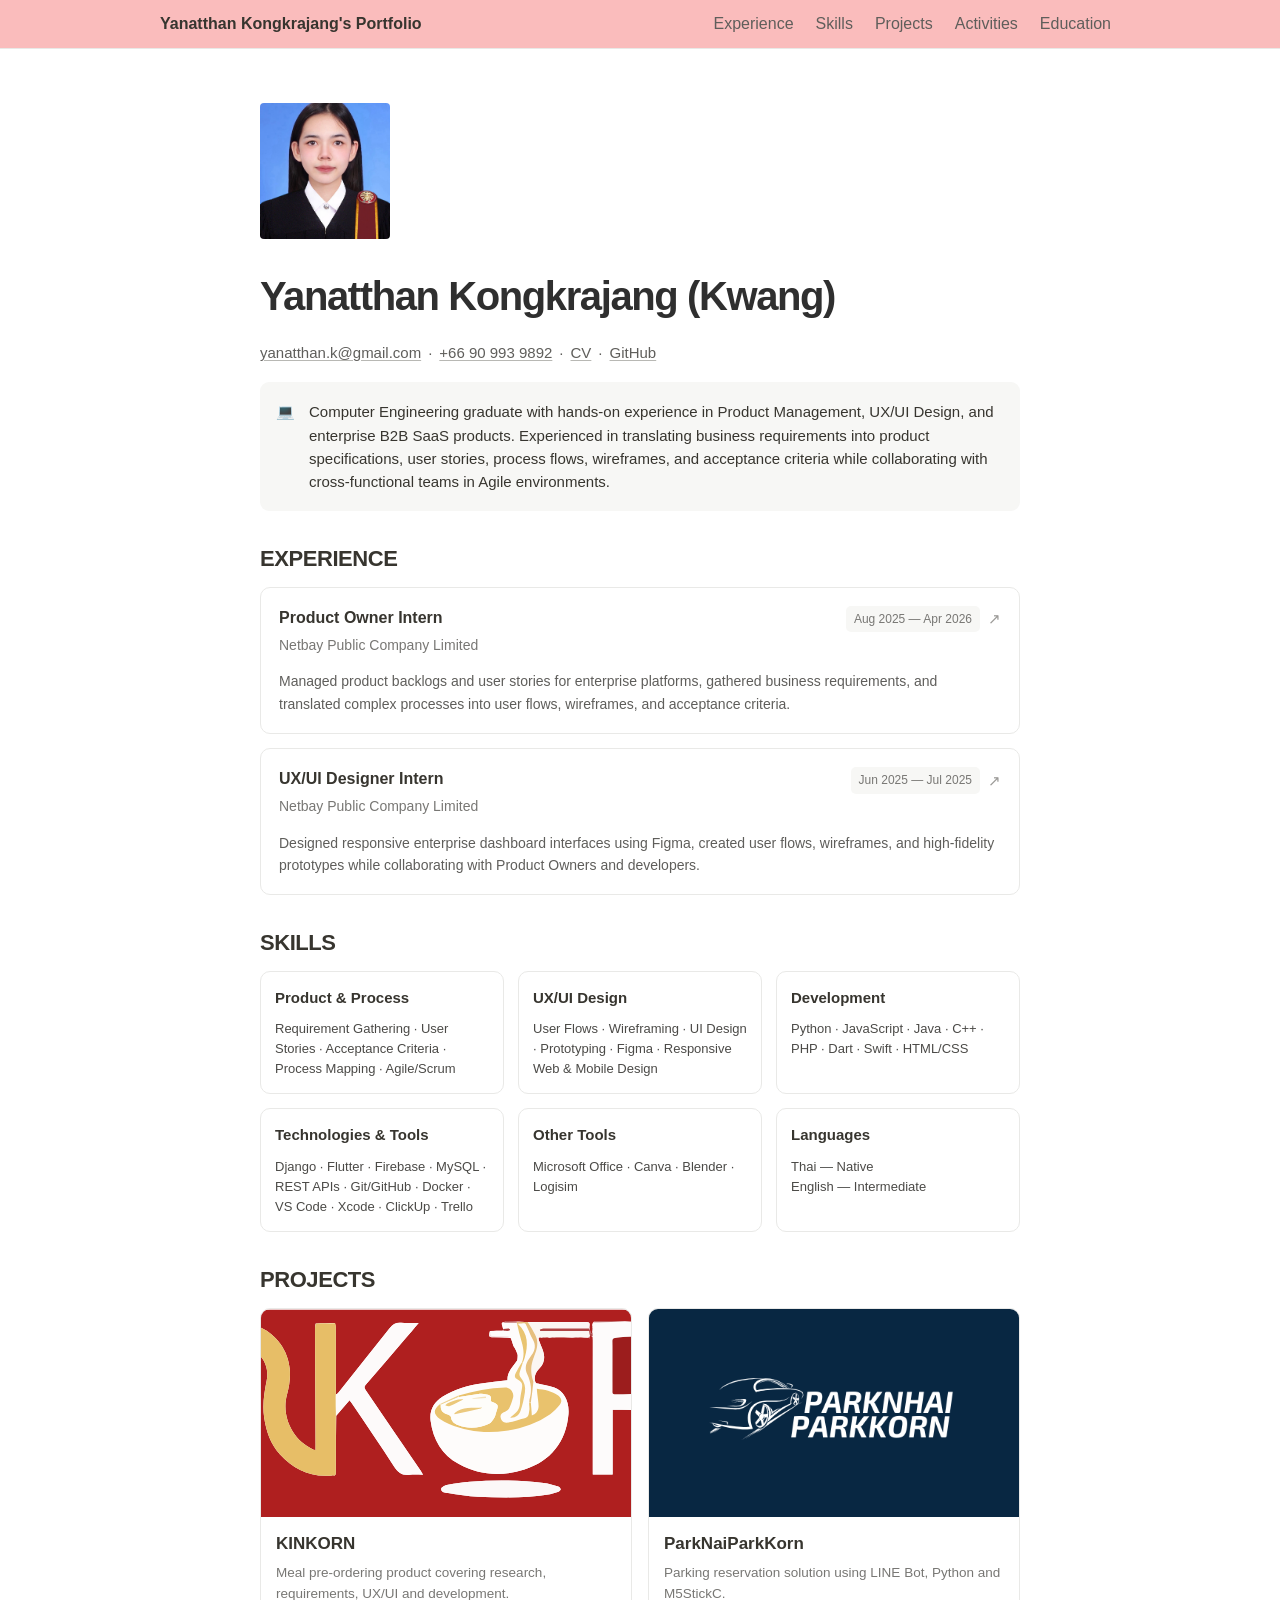
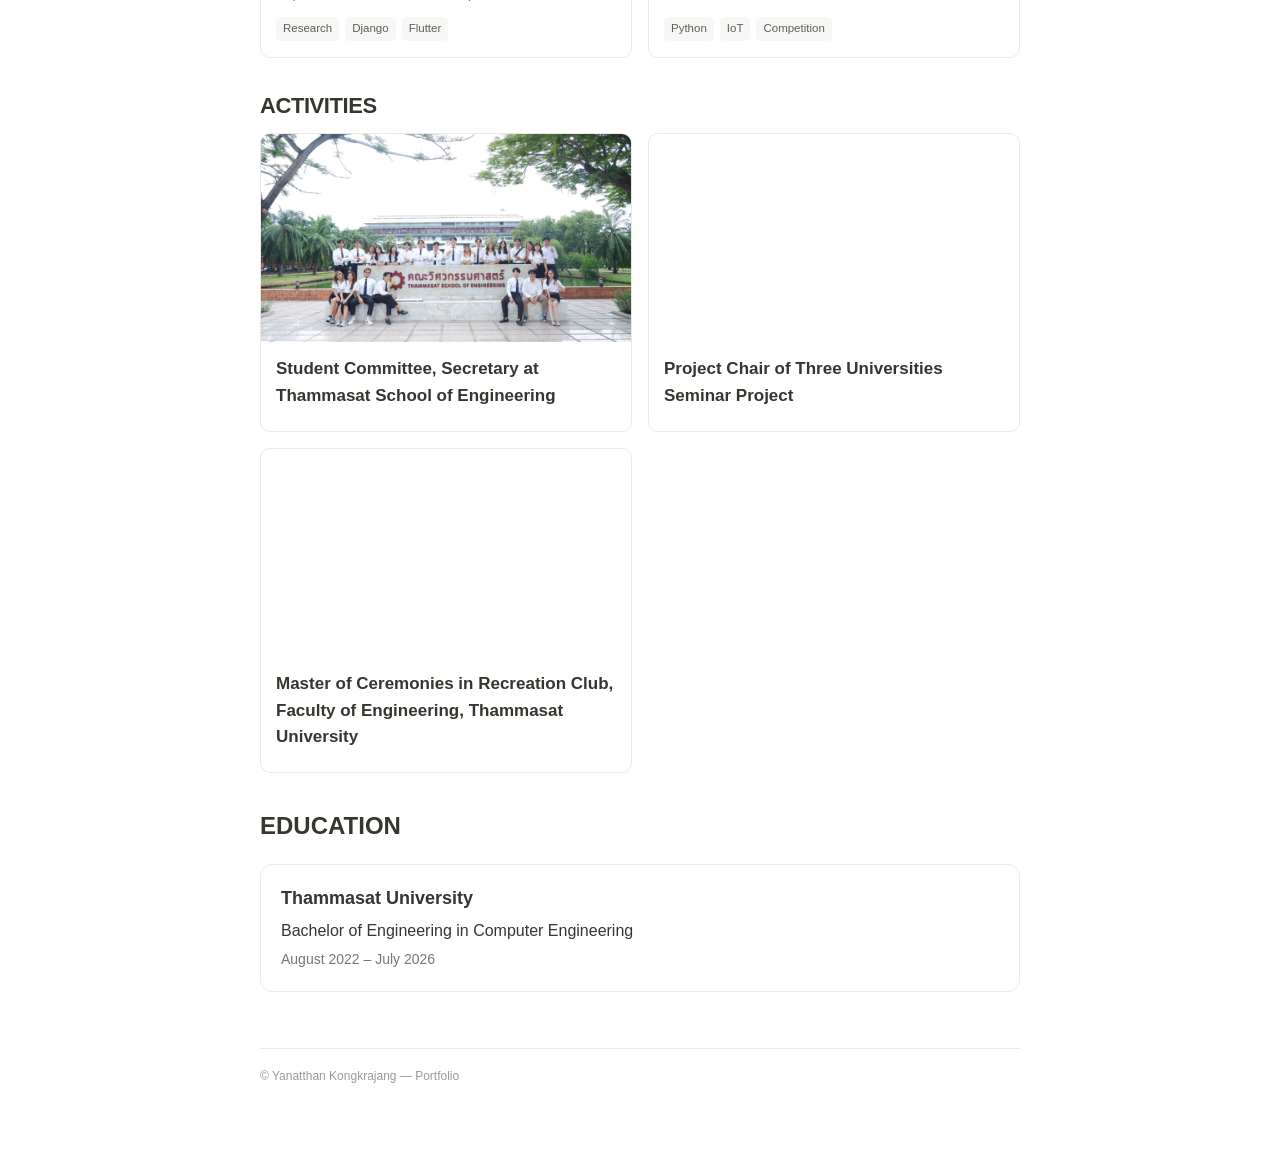
==== commit 283ec1ea: "update navbar" ====
--- a/index.html
+++ b/index.html
@@ -12,10 +12,11 @@
   <div class="topbar-inner">
     <a class="brand" href="index.html">Yanatthan Kongkrajang's Portfolio</a>
     <nav class="nav">
+      <a href="index.html#experience">Experience</a>
       <a href="index.html#skills">Skills</a>
       <a href="index.html#projects">Projects</a>
-      <a href="index.html#experience">Experience</a>
       <a href="index.html#activities">Activities</a>
+      <a href="index.html#education">Education</a>
     </nav>
   </div>
 </header>
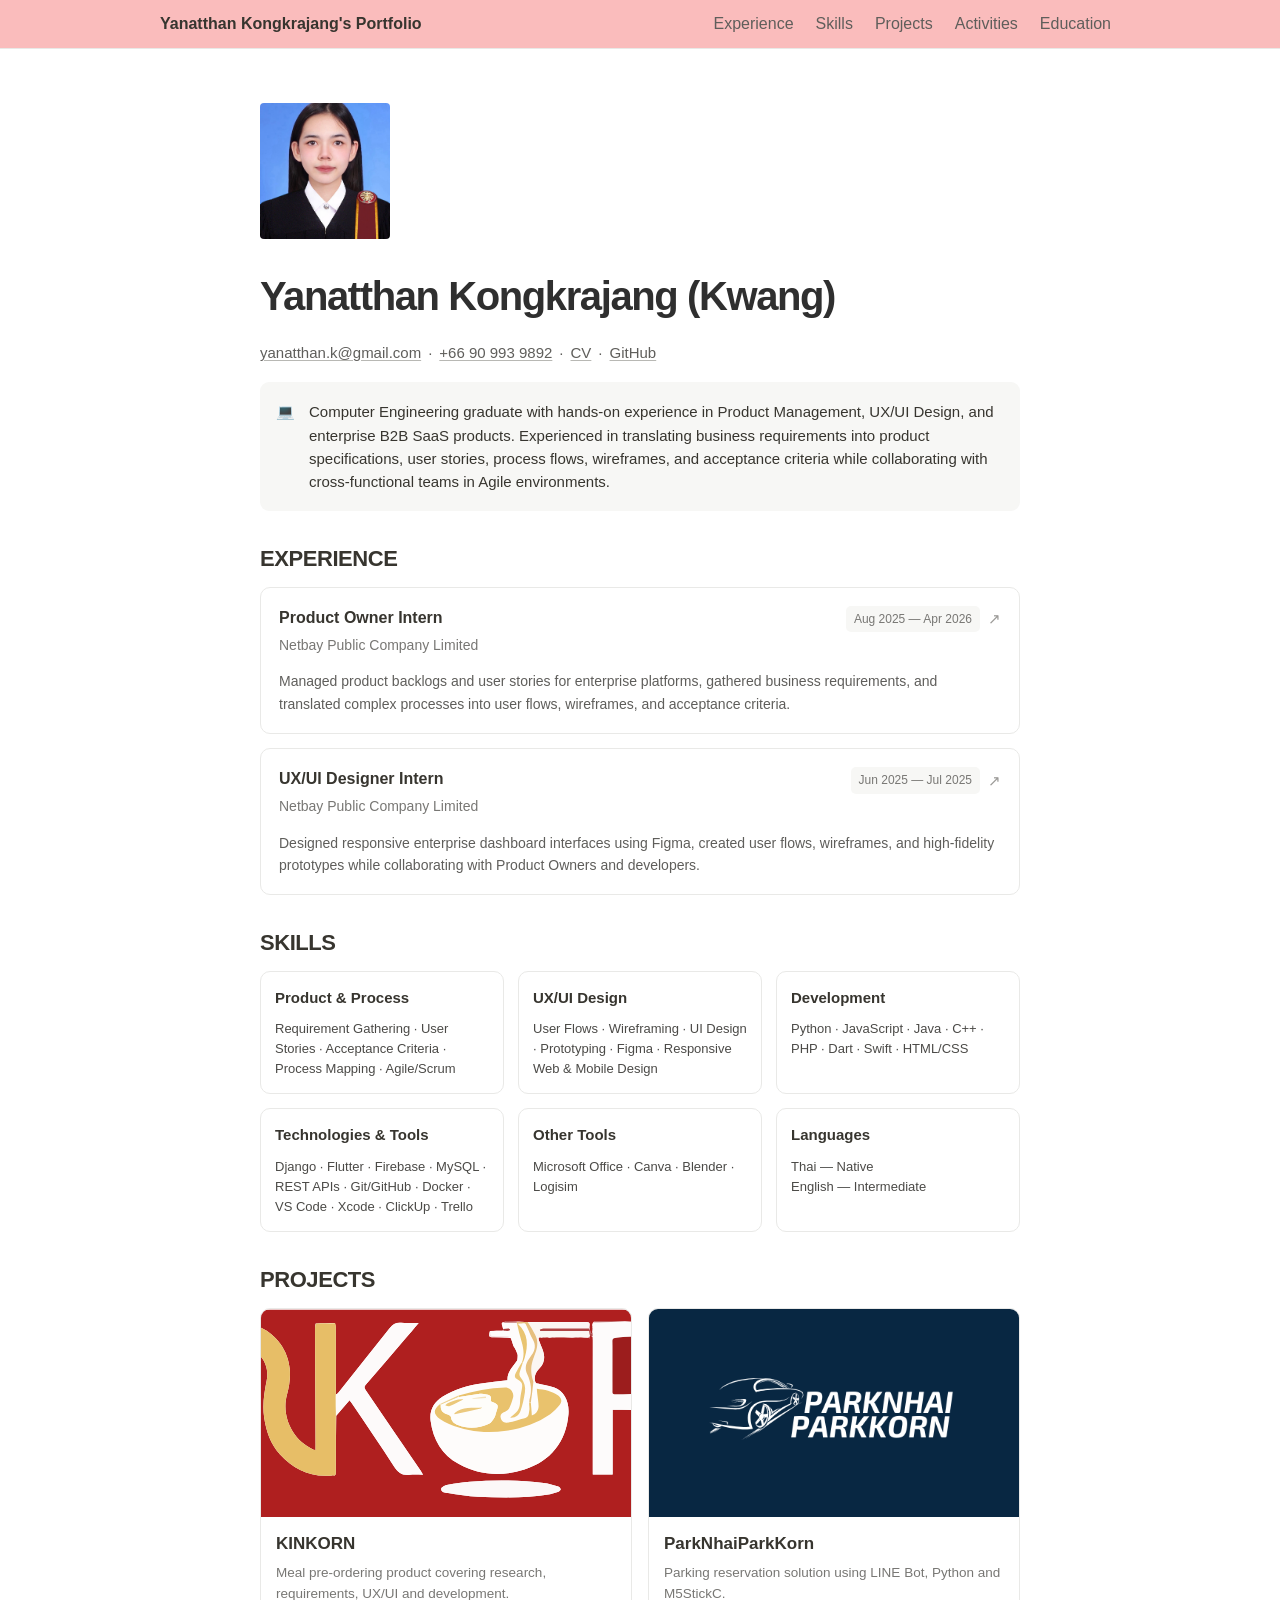
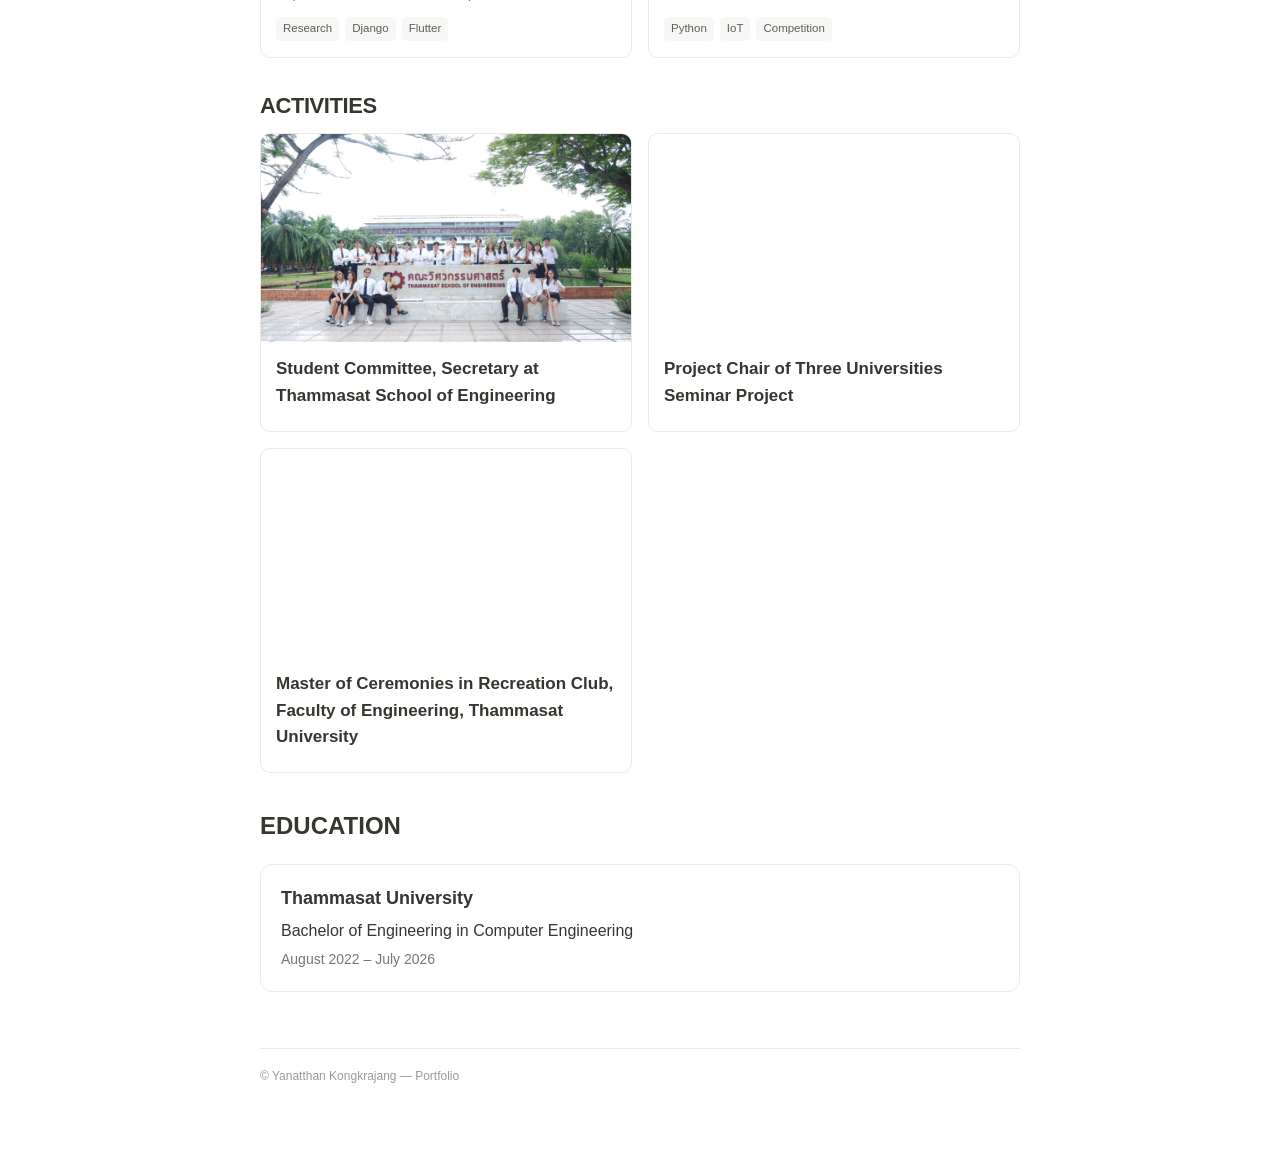
==== commit fc2f4351: "edit parknhai" ====
--- a/index.html
+++ b/index.html
@@ -177,7 +177,7 @@
       <a class="project-card" href="parknhai.html">
         <div class="project-cover" style="background-image: url('assets/Parknaiparkkorn.png');"> </div>
         <div class="project-body">
-          <h3 class="project-title">ParkNaiParkKorn</h3>
+          <h3 class="project-title">ParkNhaiParkKorn</h3>
           <p class="project-desc">Parking reservation solution using LINE Bot, Python and M5StickC.</p>
           <div class="tags"><span class="tag">Python</span><span class="tag">IoT</span><span class="tag">Competition</span></div>
         </div>
